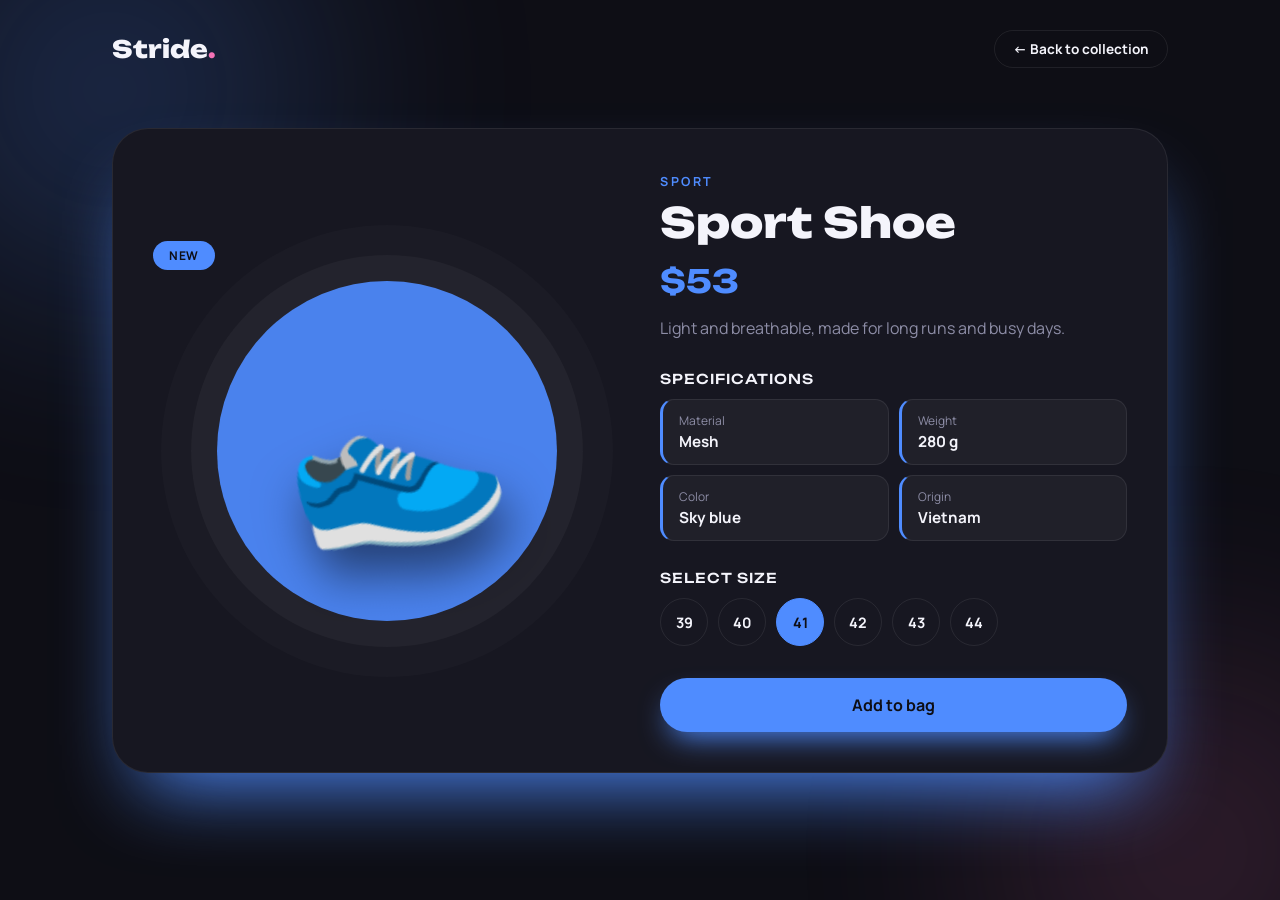
==== product.html @ d59580a4 "Adding JSs And Peoduct inf Page" ====
<!DOCTYPE html>
<html lang="en" dir="ltr">
<head>
  <meta charset="UTF-8">
  <meta name="viewport" content="width=device-width, initial-scale=1.0">
  <title>Product | Stride</title>
  <link rel="preconnect" href="https://fonts.googleapis.com">
  <link href="https://fonts.googleapis.com/css2?family=Unbounded:wght@500;700;800&family=Manrope:wght@400;500;700&display=swap" rel="stylesheet">
  <link rel="stylesheet" href="CSS/product.css">
</head>
<body>

  <!-- Decorative background glows -->
  <span class="glow glow-1"></span>
  <span class="glow glow-2"></span>

  <div class="app">

    <header class="header">
      <button class="logo">Stride<span>.</span></button>
      <button class="back-link" id="back-link">← Back to collection</button>
    </header>

    <!-- ===== Product details =====
         JS reads the product id from the URL (product.html?id=1),
         finds the product and fills the elements below.
         The sample content is only here so you can see the style; JS will replace it.
         Set the card color from JS with:
         document.getElementById('detail').style.setProperty('--accent', product.color)
    -->
    <main class="detail" id="detail" style="--accent: #4f8cff;">

      <!-- Left: image -->
      <section class="detail-visual">
        <span class="detail-tag" id="detail-tag">New</span>
        <div class="detail-circle"></div>

        <!-- Replace the emoji with an <img>, for example:
             <img src="img/shoe.png" alt="Sport Shoe"> -->
        <div class="detail-shoe" id="detail-img">
          <span class="img-placeholder">👟</span>
        </div>
      </section>

      <!-- Right: information -->
      <section class="detail-info">
        <span class="detail-category" id="detail-category">Sport</span>
        <h1 class="detail-name" id="detail-name">Sport Shoe</h1>
        <p class="detail-price" id="detail-price">$53</p>
        <p class="detail-desc" id="detail-desc">
          Light and breathable, made for long runs and busy days.
        </p>

        <h3 class="block-title">Specifications</h3>

        <!-- JS adds <li class="spec-item"> elements here. Template of one item:
             <li class="spec-item">
               <span class="spec-label">Material</span>
               <strong class="spec-value">Mesh</strong>
             </li>
        -->
        <ul class="spec-list" id="detail-specs">
          <li class="spec-item">
            <span class="spec-label">Material</span>
            <strong class="spec-value">Mesh</strong>
          </li>
          <li class="spec-item">
            <span class="spec-label">Weight</span>
            <strong class="spec-value">280 g</strong>
          </li>
          <li class="spec-item">
            <span class="spec-label">Color</span>
            <strong class="spec-value">Sky blue</strong>
          </li>
          <li class="spec-item">
            <span class="spec-label">Origin</span>
            <strong class="spec-value">Vietnam</strong>
          </li>
        </ul>

        <h3 class="block-title">Select size</h3>

        <!-- JS adds size buttons here. The chosen size gets the extra class "active":
             <button type="button" class="size-btn">40</button>
             <button type="button" class="size-btn active">41</button>
        -->
        <div class="sizes" id="detail-sizes">
          <button type="button" class="size-btn">39</button>
          <button type="button" class="size-btn">40</button>
          <button type="button" class="size-btn active">41</button>
          <button type="button" class="size-btn">42</button>
          <button type="button" class="size-btn">43</button>
          <button type="button" class="size-btn">44</button>
        </div>

        <button type="button" class="btn-buy" id="buy-btn">Add to bag</button>
      </section>

    </main>

    <!-- Shown by JS when the id in the URL doesn't match any product
         (remove the class "hidden" to show it, and hide #detail) -->
    <div class="not-found hidden" id="not-found">
      <span class="not-found-icon">🔍</span>
      <h2>Product not found</h2>
      <p>This product doesn't exist or was removed.</p>
      <a href="index.html" class="btn-home">Back to collection</a>
    </div>

  </div>

  <script src="JS/product.js"></script>
</body>
</html>
---- CSS/product.css ----
* { margin: 0; padding: 0; box-sizing: border-box; }

:root {
  --bg: #0e0e15;
  --card: #171721;
  --card-line: rgba(255, 255, 255, .08);
  --text: #f4f4fb;
  --muted: #8d8da6;
  --accent: #4f8cff; /* default color; JS can override it on #detail */
}

body {
  min-height: 100vh;
  font-family: 'Manrope', sans-serif;
  background: var(--bg);
  color: var(--text);
  overflow-x: hidden;
  position: relative;
}

button { font-family: inherit; cursor: pointer; }

/* Helper class for hiding elements */
.hidden { display: none !important; }

/* ---------- Background glows ---------- */
.glow {
  position: fixed;
  border-radius: 50%;
  filter: blur(120px);
  pointer-events: none;
  z-index: 0;
}
.glow-1 { width: 420px; height: 420px; background: #4f8cff; opacity: .22; top: -120px; left: -100px; }
.glow-2 { width: 380px; height: 380px; background: #f472b6; opacity: .16; bottom: -140px; right: -100px; }

.app {
  position: relative;
  z-index: 1;
  max-width: 1100px;
  margin: 0 auto;
  padding: 30px 22px 80px;
}

/* ---------- Header ---------- */
.header {
  display: flex;
  justify-content: space-between;
  align-items: center;
  margin-bottom: 60px;
}
.logo {
  background-color: transparent;
  font-family: 'Unbounded', sans-serif;
  font-weight: 800;
  font-size: 1.5rem;
  color: var(--text);
  text-decoration: none;
  border: none;
}
.logo span { color: #f472b6; }

.back-link {
  font-size: .85rem;
  font-weight: 700;
  color: var(--text);
  background-color: transparent;
  text-decoration: none;
  padding: 9px 18px;
  border: 1px solid var(--card-line);
  border-radius: 50px;
  transition: border-color .25s, transform .25s, color .25s;
}
.back-link:hover {
  border-color: var(--accent);
  color: var(--accent);
  transform: translateX(-4px);
}

/* ---------- Detail layout ---------- */
.detail {
  display: grid;
  grid-template-columns: 1fr 1fr;
  gap: 40px;
  align-items: center;
  background: var(--card);
  border: 1px solid var(--card-line);
  border-radius: 36px;
  padding: 40px;
  box-shadow: 0 40px 80px -30px var(--accent);
  animation: rise .6s ease both;
}

@keyframes rise {
  from { opacity: 0; transform: translateY(30px); }
  to   { opacity: 1; transform: translateY(0); }
}

/* ---------- Left: image ---------- */
.detail-visual {
  position: relative;
  min-height: 420px;
  display: grid;
  place-items: center;
}

.detail-circle {
  position: absolute;
  width: 340px; height: 340px;
  max-width: 90%;
  border-radius: 50%;
  background: var(--accent);
  opacity: .92;
  box-shadow: 0 0 0 26px rgba(255, 255, 255, .04),
              0 0 0 56px rgba(255, 255, 255, .02);
}

.detail-shoe {
  position: relative;
  z-index: 1;
  display: grid;
  place-items: center;
  animation: float 4s ease-in-out infinite;
}
.detail-shoe img,
.img-placeholder {
  max-width: 100%;
  max-height: 300px;
  object-fit: contain;
  transform: rotate(-18deg);
  filter: drop-shadow(0 30px 24px rgba(0, 0, 0, .5));
}
.img-placeholder { font-size: 11rem; line-height: 1; }

@keyframes float {
  0%, 100% { transform: translateY(0); }
  50%      { transform: translateY(-14px); }
}

.detail-tag {
  position: absolute;
  top: 0; left: 0;
  z-index: 2;
  padding: 6px 16px;
  border-radius: 50px;
  background: var(--accent);
  color: #0e0e15;
  font-size: .75rem;
  font-weight: 700;
  letter-spacing: .5px;
  text-transform: uppercase;
}

/* ---------- Right: info ---------- */
.detail-category {
  font-size: .78rem;
  letter-spacing: 2.5px;
  text-transform: uppercase;
  font-weight: 700;
  color: var(--accent);
}
.detail-name {
  font-family: 'Unbounded', sans-serif;
  font-weight: 800;
  font-size: clamp(1.8rem, 4vw, 2.6rem);
  line-height: 1.15;
  margin: 8px 0 14px;
}
.detail-price {
  font-family: 'Unbounded', sans-serif;
  font-weight: 700;
  font-size: 2rem;
  color: var(--accent);
}
.detail-desc {
  margin-top: 14px;
  color: var(--muted);
  line-height: 1.7;
}

.block-title {
  font-family: 'Unbounded', sans-serif;
  font-size: .85rem;
  font-weight: 500;
  letter-spacing: 1px;
  text-transform: uppercase;
  margin: 28px 0 12px;
}

/* Specifications */
.spec-list {
  list-style: none;
  display: grid;
  grid-template-columns: 1fr 1fr;
  gap: 10px;
}
.spec-item {
  display: flex;
  flex-direction: column;
  gap: 2px;
  padding: 12px 16px;
  border-radius: 14px;
  background: rgba(255, 255, 255, .04);
  border: 1px solid var(--card-line);
  border-left: 3px solid var(--accent);
}
.spec-label { font-size: .75rem; color: var(--muted); }
.spec-value { font-size: .95rem; }

/* Sizes */
.sizes { display: flex; flex-wrap: wrap; gap: 10px; }
.size-btn {
  width: 48px; height: 48px;
  border-radius: 50%;
  border: 1.5px solid var(--card-line);
  background: transparent;
  color: var(--text);
  font-weight: 700;
  font-size: .9rem;
  transition: border-color .2s, background .2s, color .2s, transform .15s;
}
.size-btn:hover { border-color: var(--accent); transform: translateY(-3px); }
.size-btn.active {
  background: var(--accent);
  border-color: var(--accent);
  color: #0e0e15;
}

/* Buy button */
.btn-buy {
  width: 100%;
  margin-top: 32px;
  padding: 16px;
  border: none;
  border-radius: 50px;
  background: var(--accent);
  color: #0e0e15;
  font-weight: 700;
  font-size: 1rem;
  box-shadow: 0 14px 30px -10px var(--accent);
  transition: transform .15s, box-shadow .25s;
}
.btn-buy:hover { box-shadow: 0 18px 40px -8px var(--accent); transform: translateY(-2px); }
.btn-buy:active { transform: scale(.98); }

/* ---------- Not found ---------- */
.not-found {
  text-align: center;
  padding: 90px 20px;
  background: var(--card);
  border: 1px dashed var(--card-line);
  border-radius: 30px;
}
.not-found-icon { font-size: 3rem; }
.not-found h2 { font-family: 'Unbounded', sans-serif; margin: 14px 0 8px; }
.not-found p { color: var(--muted); }
.btn-home {
  display: inline-block;
  margin-top: 24px;
  padding: 12px 26px;
  border-radius: 50px;
  background: var(--accent);
  color: #0e0e15;
  font-weight: 700;
  text-decoration: none;
}

/* ---------- Responsive ---------- */
@media (max-width: 860px) {
  .detail { grid-template-columns: 1fr; padding: 28px 22px; gap: 20px; }
  .detail-visual { min-height: 320px; }
  .detail-circle { width: 260px; height: 260px; }
  .img-placeholder { font-size: 8rem; }
  .header { margin-bottom: 36px; }
}

@media (max-width: 480px) {
  .spec-list { grid-template-columns: 1fr; }
  .back-link { padding: 8px 14px; font-size: .8rem; }
}
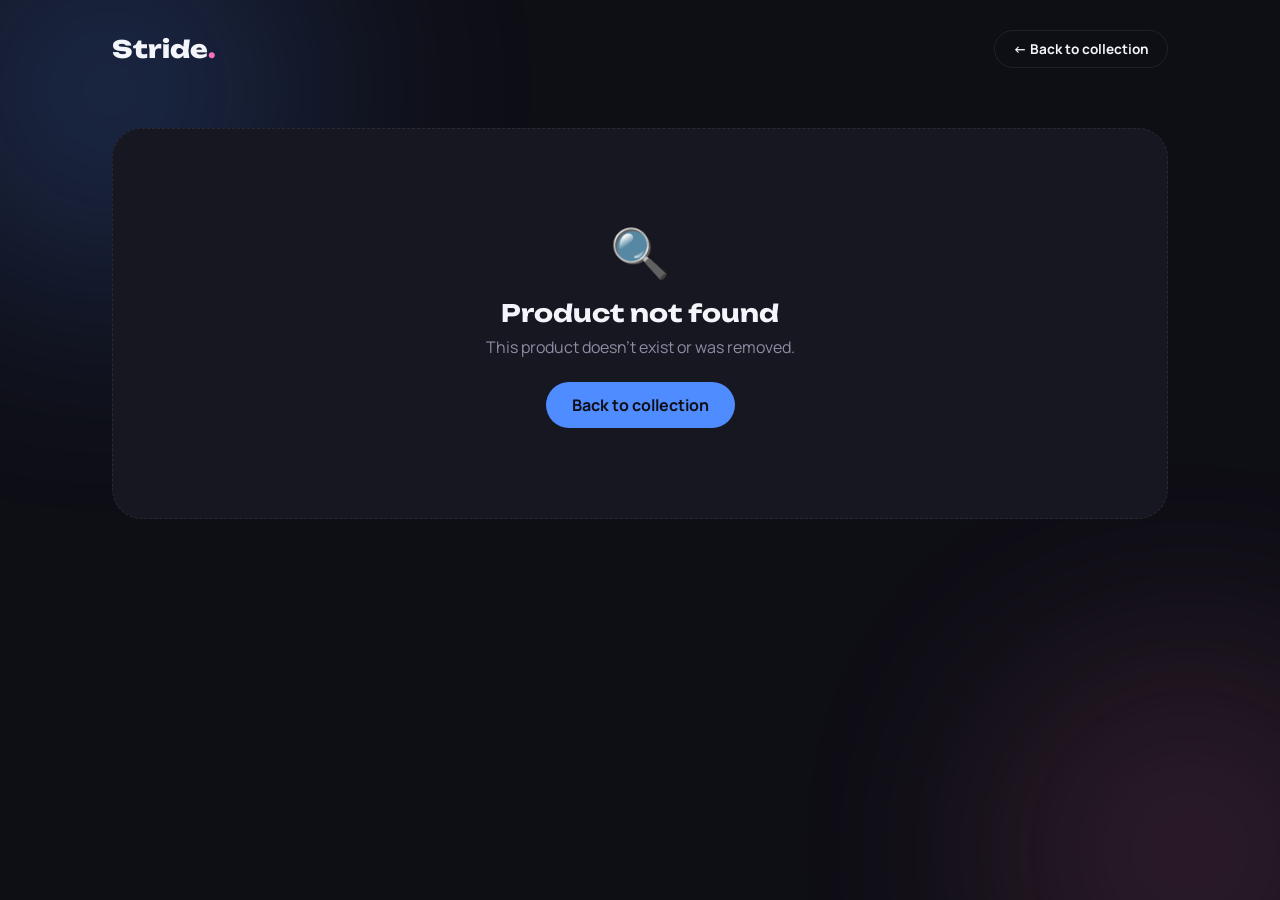
==== commit 4781e564: "JS: Completing Products Info Part" ====
--- a/product.html
+++ b/product.html
@@ -53,12 +53,7 @@
 
         <h3 class="block-title">Specifications</h3>
 
-        <!-- JS adds <li class="spec-item"> elements here. Template of one item:
-             <li class="spec-item">
-               <span class="spec-label">Material</span>
-               <strong class="spec-value">Mesh</strong>
-             </li>
-        -->
+        
         <ul class="spec-list" id="detail-specs">
           <li class="spec-item">
             <span class="spec-label">Material</span>
@@ -66,15 +61,15 @@
           </li>
           <li class="spec-item">
             <span class="spec-label">Weight</span>
-            <strong class="spec-value">280 g</strong>
+            <strong class="spec-value" id="Weight">280 g</strong>
           </li>
           <li class="spec-item">
             <span class="spec-label">Color</span>
-            <strong class="spec-value">Sky blue</strong>
+            <strong class="spec-value" id="color">Sky blue</strong>
           </li>
           <li class="spec-item">
             <span class="spec-label">Origin</span>
-            <strong class="spec-value">Vietnam</strong>
+            <strong class="spec-value" id="Made-In">Vietnam</strong>
           </li>
         </ul>
 
@@ -107,6 +102,10 @@
       <a href="index.html" class="btn-home">Back to collection</a>
     </div>
 
+    <div class="not-found hidden" id="Thank-Message">
+      <h2>Thank You For Shopping ❤️</h2>
+    </div>
+
   </div>
 
   <script src="JS/product.js"></script>
